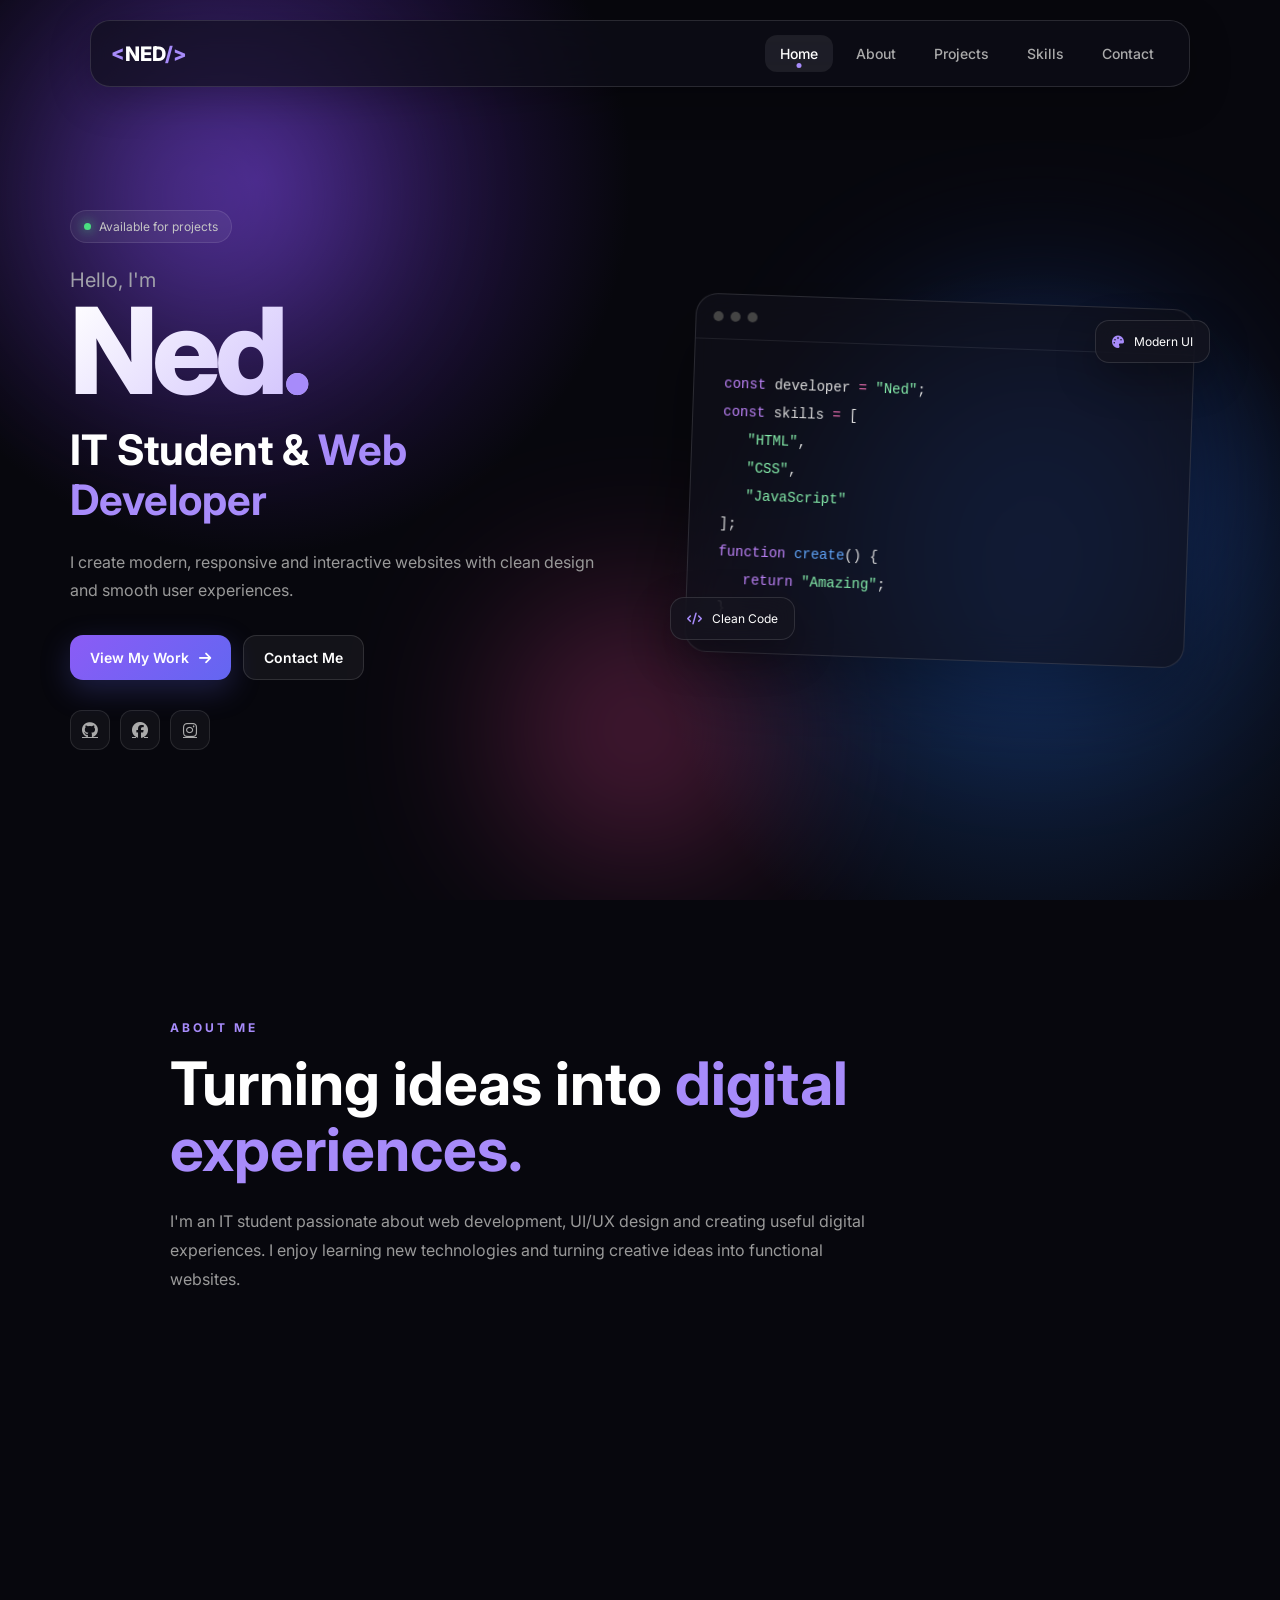
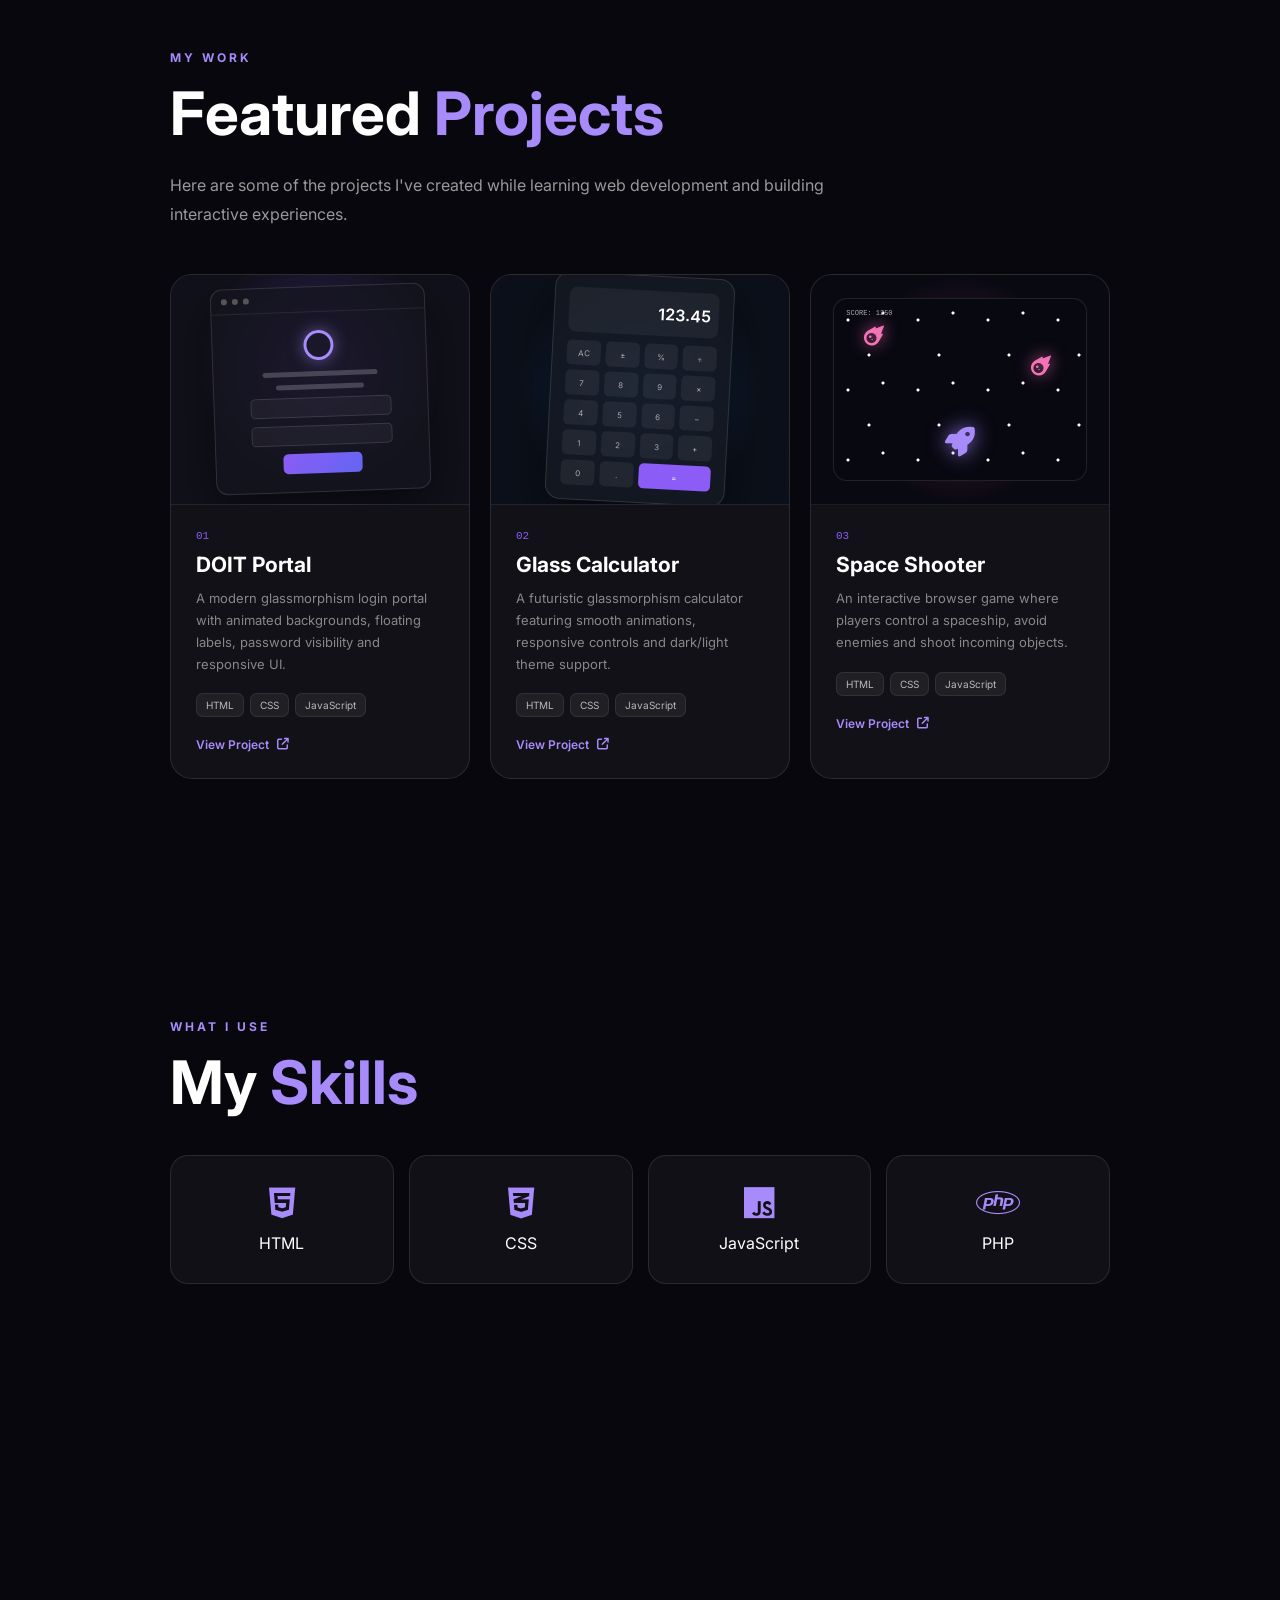
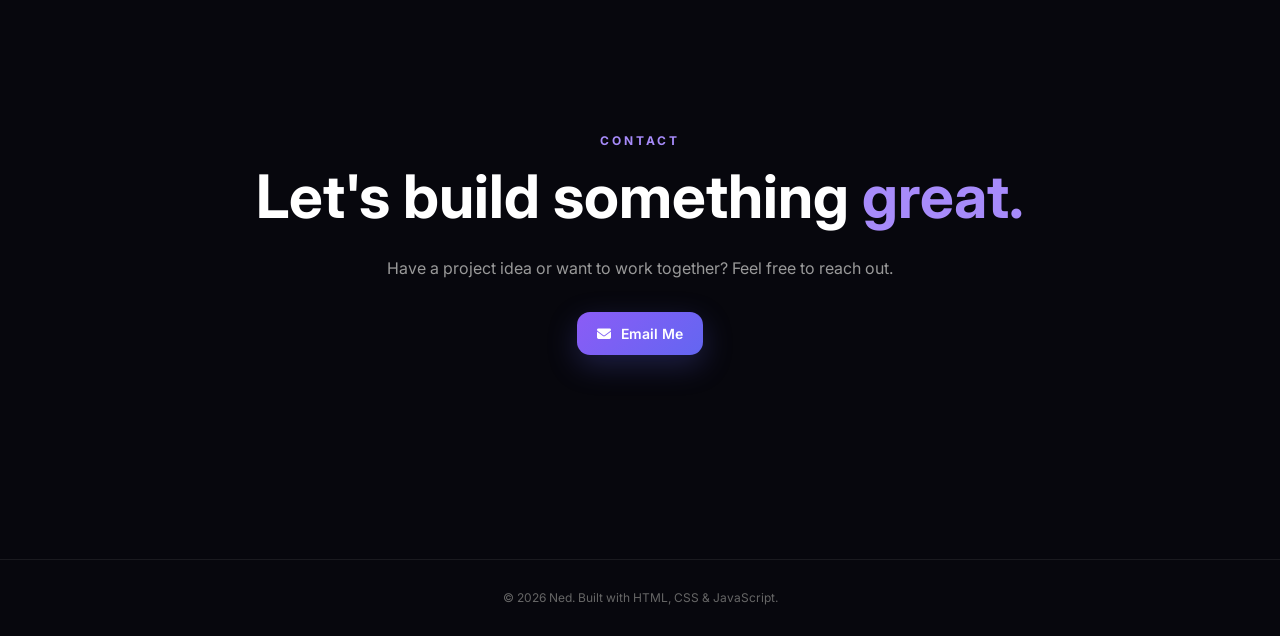
==== index.html @ 6a11c8a7 "Add files via upload Ned's web" ====
<!DOCTYPE html>
<html lang="en">

<head>
    <meta charset="UTF-8">
    <meta name="viewport" content="width=device-width, initial-scale=1.0">

    <title>Ned | Portfolio</title>

    <link rel="preconnect" href="https://fonts.googleapis.com">
    <link rel="preconnect" href="https://fonts.gstatic.com" crossorigin>

    <link
        href="https://fonts.googleapis.com/css2?family=Inter:wght@400;500;600;700;800&display=swap"
        rel="stylesheet">

    <link
        rel="stylesheet"
        href="https://cdnjs.cloudflare.com/ajax/libs/font-awesome/6.5.2/css/all.min.css">

    <link rel="stylesheet" href="style.css">
</head>

<body>

    <div class="background">
        <div class="orb orb-1"></div>
        <div class="orb orb-2"></div>
        <div class="orb orb-3"></div>
    </div>

    <header class="navbar">

        <a href="#home" class="logo">
            <span>&lt;</span>NED<span>/&gt;</span>
        </a>

        <nav id="navMenu">

            <a href="#home" class="nav-link active">
                Home
            </a>

            <a href="#about" class="nav-link">
                About
            </a>

            <a href="#projects" class="nav-link">
                Projects
            </a>

            <a href="#skills" class="nav-link">
                Skills
            </a>

            <a href="#contact" class="nav-link">
                Contact
            </a>

        </nav>

        <button class="menu-btn" id="menuBtn">
            <i class="fa-solid fa-bars"></i>
        </button>

    </header>

    <main>

        <section class="hero" id="home">

            <div class="hero-content">

                <div class="available">
                    <span class="status-dot"></span>
                    Available for projects
                </div>

                <p class="hello">
                    Hello, I'm
                </p>

                <h1>
                    Ned<span>.</span>
                </h1>

                <h2>
                    IT Student &
                    <span>Web Developer</span>
                </h2>

                <p class="description">
                    I create modern, responsive and interactive
                    websites with clean design and smooth user
                    experiences.
                </p>

                <div class="hero-buttons">

                    <a href="#projects" class="btn primary">
                        View My Work
                        <i class="fa-solid fa-arrow-right"></i>
                    </a>

                    <a href="#contact" class="btn secondary">
                        Contact Me
                    </a>

                </div>

                <div class="socials">

                    <!-- GITHUB -->
                    <a
                        href="https://github.com/skibidined16-blip"
                        aria-label="GitHub"
                        target="_blank"
                        rel="noopener noreferrer">

                        <i class="fa-brands fa-github"></i>

                    </a>

                    <!-- FACEBOOK -->
                    <a
                        href="https://www.facebook.com/share/14u4ykcNUJU/"
                        aria-label="Facebook"
                        target="_blank"
                        rel="noopener noreferrer">

                        <i class="fa-brands fa-facebook"></i>

                    </a>

                    <!-- INSTAGRAM -->
                    <a
                        href="https://www.instagram.com/nedzz_zzz?igsh=MWw2bXNyaHpub2o1bA=="
                        aria-label="Instagram"
                        target="_blank"
                        rel="noopener noreferrer">

                        <i class="fa-brands fa-instagram"></i>

                    </a>

                </div>

            </div>

            <div class="hero-visual">

                <div class="code-card">

                    <div class="window-bar">
                        <span></span>
                        <span></span>
                        <span></span>
                    </div>

                    <div class="code-content">

                        <p>
                            <span class="purple">const</span>
                            developer
                            <span class="pink">=</span>
                            <span class="green">"Ned"</span>;
                        </p>

                        <p>
                            <span class="purple">const</span>
                            skills
                            <span class="pink">=</span>
                            [
                        </p>

                        <p class="indent">
                            <span class="green">"HTML"</span>,
                        </p>

                        <p class="indent">
                            <span class="green">"CSS"</span>,
                        </p>

                        <p class="indent">
                            <span class="green">"JavaScript"</span>
                        </p>

                        <p>
                            ];
                        </p>

                        <p>
                            <span class="purple">function</span>
                            <span class="blue">create</span>() {
                        </p>

                        <p class="indent">
                            <span class="purple">return</span>
                            <span class="green">"Amazing"</span>;
                        </p>

                        <p>
                            }
                        </p>

                    </div>

                </div>

                <div class="floating-card card-one">
                    <i class="fa-solid fa-code"></i>
                    <span>Clean Code</span>
                </div>

                <div class="floating-card card-two">
                    <i class="fa-solid fa-palette"></i>
                    <span>Modern UI</span>
                </div>

            </div>

        </section>

        <section id="about" class="section">

            <p class="section-label">
                ABOUT ME
            </p>

            <h2 class="section-title">
                Turning ideas into
                <span>digital experiences.</span>
            </h2>

            <p class="section-text">
                I'm an IT student passionate about web development,
                UI/UX design and creating useful digital experiences.
                I enjoy learning new technologies and turning creative
                ideas into functional websites.
            </p>

        </section>

        <section id="projects" class="section">

            <p class="section-label">
                MY WORK
            </p>

            <h2 class="section-title">
                Featured <span>Projects</span>
            </h2>

            <p class="section-text">
                Here are some of the projects I've created while
                learning web development and building interactive
                experiences.
            </p>

            <div class="project-grid">

                <div class="project-card">

                    <div class="project-image portal">

                        <div class="preview-window">

                            <div class="preview-top">
                                <span></span>
                                <span></span>
                                <span></span>
                            </div>

                            <div class="portal-preview">

                                <div class="preview-logo"></div>

                                <div class="preview-line large"></div>

                                <div class="preview-line"></div>

                                <div class="preview-input"></div>

                                <div class="preview-input"></div>

                                <div class="preview-button"></div>

                            </div>

                        </div>

                    </div>

                    <div class="project-info">

                        <div class="project-number">
                            01
                        </div>

                        <h3>
                            DOIT Portal
                        </h3>

                        <p>
                            A modern glassmorphism login portal
                            with animated backgrounds, floating
                            labels, password visibility and
                            responsive UI.
                        </p>

                        <div class="tech-stack">
                            <span>HTML</span>
                            <span>CSS</span>
                            <span>JavaScript</span>
                        </div>

                        <a
                            href="portal/index.html"
                            class="project-link">

                            View Project

                            <i class="fa-solid fa-arrow-up-right-from-square"></i>

                        </a>

                    </div>

                </div>

                <div class="project-card">

                    <div class="project-image calculator">

                        <div class="calculator-preview">

                            <div class="calc-display">
                                123.45
                            </div>

                            <div class="calc-buttons">

                                <span>AC</span>
                                <span>±</span>
                                <span>%</span>
                                <span>÷</span>

                                <span>7</span>
                                <span>8</span>
                                <span>9</span>
                                <span>×</span>

                                <span>4</span>
                                <span>5</span>
                                <span>6</span>
                                <span>−</span>

                                <span>1</span>
                                <span>2</span>
                                <span>3</span>
                                <span>+</span>

                                <span>0</span>
                                <span>.</span>
                                <span>=</span>

                            </div>

                        </div>

                    </div>

                    <div class="project-info">

                        <div class="project-number">
                            02
                        </div>

                        <h3>
                            Glass Calculator
                        </h3>

                        <p>
                            A futuristic glassmorphism calculator
                            featuring smooth animations, responsive
                            controls and dark/light theme support.
                        </p>

                        <div class="tech-stack">
                            <span>HTML</span>
                            <span>CSS</span>
                            <span>JavaScript</span>
                        </div>

                        <a
                            href="calculator/calculator.html"
                            class="project-link">

                            View Project

                            <i class="fa-solid fa-arrow-up-right-from-square"></i>

                        </a>

                    </div>

                </div>

                <div class="project-card">

                    <div class="project-image game">

                        <div class="game-preview">

                            <div class="player">
                                <i class="fa-solid fa-rocket"></i>
                            </div>

                            <div class="enemy enemy-one">
                                <i class="fa-solid fa-meteor"></i>
                            </div>

                            <div class="enemy enemy-two">
                                <i class="fa-solid fa-meteor"></i>
                            </div>

                            <div class="game-score">
                                SCORE: 1250
                            </div>

                        </div>

                    </div>

                    <div class="project-info">

                        <div class="project-number">
                            03
                        </div>

                        <h3>
                            Space Shooter
                        </h3>

                        <p>
                            An interactive browser game where
                            players control a spaceship, avoid
                            enemies and shoot incoming objects.
                        </p>

                        <div class="tech-stack">
                            <span>HTML</span>
                            <span>CSS</span>
                            <span>JavaScript</span>
                        </div>

                        <a
                            href="Games/index.html"
                            class="project-link">

                            View Project

                            <i class="fa-solid fa-arrow-up-right-from-square"></i>

                        </a>

                    </div>

                </div>

            </div>

        </section>

        <section id="skills" class="section">

            <p class="section-label">
                WHAT I USE
            </p>

            <h2 class="section-title">
                My <span>Skills</span>
            </h2>

            <div class="skills">

                <div class="skill">
                    <i class="fa-brands fa-html5"></i>
                    <span>HTML</span>
                </div>

                <div class="skill">
                    <i class="fa-brands fa-css3-alt"></i>
                    <span>CSS</span>
                </div>

                <div class="skill">
                    <i class="fa-brands fa-js"></i>
                    <span>JavaScript</span>
                </div>

                <div class="skill">
                    <i class="fa-brands fa-php"></i>
                    <span>PHP</span>
                </div>

            </div>

        </section>

        <section id="contact" class="section contact">

            <p class="section-label">
                CONTACT
            </p>

            <h2 class="section-title">
                Let's build something
                <span>great.</span>
            </h2>

            <p class="section-text">
                Have a project idea or want to work together?
                Feel free to reach out.
            </p>

            <a
                href="https://mail.google.com/mail/?view=cm&fs=1&to=benedicttorres216@gmail.com"
                class="btn primary"
                target="_blank"
                rel="noopener noreferrer">

                <i class="fa-solid fa-envelope"></i>

                Email Me

            </a>

        </section>

    </main>

    <footer>
        © 2026 Ned. Built with HTML, CSS & JavaScript.
    </footer>

    <script src="main.js"></script>

</body>

</html>
---- style.css ----
* {
    margin: 0;
    padding: 0;
    box-sizing: border-box;
}

html {
    scroll-behavior: smooth;
}

body {
    font-family: "Inter", sans-serif;
    background: #07070d;
    color: white;
    overflow-x: hidden;
}

.background {
    position: fixed;
    inset: 0;
    z-index: -2;
    overflow: hidden;
    background:
        radial-gradient(circle at 20% 20%, #351b68 0%, transparent 30%),
        radial-gradient(circle at 80% 70%, #122b55 0%, transparent 30%),
        #07070d;
}

.orb {
    position: absolute;
    border-radius: 50%;
    filter: blur(90px);
    opacity: .35;
    animation: float 10s infinite alternate ease-in-out;
}

.orb-1 {
    width: 300px;
    height: 300px;
    background: #8b5cf6;
    top: 5%;
    left: 5%;
}

.orb-2 {
    width: 350px;
    height: 350px;
    background: #2563eb;
    right: 5%;
    top: 35%;
    animation-delay: 2s;
}

.orb-3 {
    width: 250px;
    height: 250px;
    background: #ec4899;
    left: 40%;
    bottom: 5%;
    animation-delay: 4s;
}

@keyframes float {
    from {
        transform: translate(0, 0);
    }

    to {
        transform: translate(40px, -30px);
    }
}

.navbar {
    position: fixed;
    top: 20px;
    left: 50%;
    transform: translateX(-50%);

    width: min(1100px, calc(100% - 30px));

    padding: 14px 20px;

    display: flex;
    align-items: center;
    justify-content: space-between;

    border: 1px solid rgba(255,255,255,.12);

    background: rgba(15,15,25,.65);

    backdrop-filter: blur(20px);
    -webkit-backdrop-filter: blur(20px);

    border-radius: 20px;

    z-index: 1000;

    box-shadow: 0 10px 40px rgba(0,0,0,.25);
}

.logo {
    text-decoration: none;
    color: white;

    font-size: 20px;
    font-weight: 800;
}

.logo span {
    color: #a78bfa;
}

nav {
    display: flex;
    gap: 8px;
}

.nav-link {
    position: relative;

    color: #aaa;
    text-decoration: none;

    padding: 10px 15px;

    border-radius: 12px;

    font-size: 14px;
    font-weight: 500;

    transition: .3s;
}

.nav-link:hover,
.nav-link.active {
    color: white;
    background: rgba(255,255,255,.08);
}

.nav-link.active::after {
    content: "";

    position: absolute;

    bottom: 4px;
    left: 50%;

    transform: translateX(-50%);

    width: 5px;
    height: 5px;

    border-radius: 50%;

    background: #a78bfa;
}

.menu-btn {
    display: none;

    width: 42px;
    height: 42px;

    border: 1px solid rgba(255,255,255,.12);

    background: rgba(255,255,255,.06);

    color: white;

    border-radius: 12px;

    font-size: 18px;
}

.hero {
    min-height: 100vh;

    max-width: 1200px;

    margin: auto;

    padding: 140px 30px 80px;

    display: grid;

    grid-template-columns: 1fr 1fr;

    align-items: center;

    gap: 60px;
}

.available {
    display: inline-flex;

    align-items: center;

    gap: 8px;

    padding: 8px 13px;

    margin-bottom: 25px;

    border-radius: 30px;

    background: rgba(255,255,255,.06);

    border: 1px solid rgba(255,255,255,.1);

    color: #c4c4c4;

    font-size: 12px;
}

.status-dot {
    width: 7px;
    height: 7px;

    background: #4ade80;

    border-radius: 50%;

    box-shadow: 0 0 12px #4ade80;
}

.hello {
    color: #a1a1aa;

    font-size: 20px;

    margin-bottom: 5px;
}

.hero h1 {
    font-size: clamp(70px, 10vw, 120px);

    line-height: .9;

    letter-spacing: -6px;

    font-weight: 800;

    background: linear-gradient(
        135deg,
        #fff,
        #a78bfa
    );

    -webkit-background-clip: text;
    -webkit-text-fill-color: transparent;
}

.hero h1 span {
    -webkit-text-fill-color: #a78bfa;
}

.hero h2 {
    margin-top: 20px;

    font-size: clamp(24px, 4vw, 42px);

    line-height: 1.2;
}

.hero h2 span {
    color: #a78bfa;
}

.description {
    max-width: 550px;

    margin-top: 22px;

    color: #999;

    font-size: 16px;

    line-height: 1.8;
}

.hero-buttons {
    display: flex;

    gap: 12px;

    margin-top: 30px;

    flex-wrap: wrap;
}

.btn {
    display: inline-flex;

    align-items: center;

    justify-content: center;

    gap: 10px;

    padding: 13px 20px;

    border-radius: 13px;

    text-decoration: none;

    font-size: 14px;

    font-weight: 600;

    transition: .3s;
}

.btn.primary {
    color: white;

    background: linear-gradient(
        135deg,
        #8b5cf6,
        #6366f1
    );

    box-shadow: 0 10px 30px rgba(99,102,241,.25);
}

.btn.primary:hover {
    transform: translateY(-3px);

    box-shadow: 0 15px 35px rgba(99,102,241,.4);
}

.btn.secondary {
    color: white;

    border: 1px solid rgba(255,255,255,.12);

    background: rgba(255,255,255,.05);
}

.btn.secondary:hover {
    background: rgba(255,255,255,.1);

    transform: translateY(-3px);
}

.socials {
    display: flex;

    gap: 10px;

    margin-top: 30px;
}

.socials a {
    width: 40px;
    height: 40px;

    display: grid;

    place-items: center;

    border-radius: 12px;

    color: #aaa;

    border: 1px solid rgba(255,255,255,.1);

    background: rgba(255,255,255,.04);

    transition: .3s;
}

.socials a:hover {
    color: white;

    transform: translateY(-4px);

    background: rgba(255,255,255,.1);
}

.hero-visual {
    position: relative;

    display: flex;

    justify-content: center;

    align-items: center;

    min-height: 500px;
}

.code-card {
    width: 100%;

    max-width: 500px;

    border-radius: 22px;

    overflow: hidden;

    background: rgba(15,15,25,.7);

    border: 1px solid rgba(255,255,255,.12);

    backdrop-filter: blur(20px);

    box-shadow:
        0 30px 80px rgba(0,0,0,.45);

    transform: rotate(2deg);

    transition: .5s;
}

.code-card:hover {
    transform: rotate(0deg) translateY(-8px);
}

.window-bar {
    height: 45px;

    display: flex;

    align-items: center;

    gap: 7px;

    padding: 0 17px;

    border-bottom: 1px solid rgba(255,255,255,.08);
}

.window-bar span {
    width: 10px;
    height: 10px;

    border-radius: 50%;

    background: #444;
}

.code-content {
    padding: 30px;

    font-family: monospace;

    font-size: 14px;

    line-height: 2;

    color: #ddd;
}

.indent {
    padding-left: 25px;
}

.purple {
    color: #c084fc;
}

.pink {
    color: #f472b6;
}

.green {
    color: #86efac;
}

.blue {
    color: #60a5fa;
}

.floating-card {
    position: absolute;

    display: flex;

    align-items: center;

    gap: 10px;

    padding: 13px 16px;

    border-radius: 14px;

    background: rgba(20,20,30,.7);

    backdrop-filter: blur(15px);

    border: 1px solid rgba(255,255,255,.12);

    font-size: 12px;

    box-shadow: 0 15px 40px rgba(0,0,0,.3);

    animation: cardFloat 4s infinite ease-in-out;
}

.floating-card i {
    color: #a78bfa;
}

.card-one {
    left: 0;
    bottom: 90px;
}

.card-two {
    right: 0;
    top: 90px;

    animation-delay: 1.5s;
}

@keyframes cardFloat {
    0%,100% {
        transform: translateY(0);
    }

    50% {
        transform: translateY(-12px);
    }
}

.section {
    max-width: 1000px;

    margin: auto;

    padding: 120px 30px;

    min-height: 70vh;
}

.section-label {
    color: #a78bfa;

    font-size: 12px;

    font-weight: 700;

    letter-spacing: 3px;

    margin-bottom: 15px;
}

.section-title {
    font-size: clamp(35px, 6vw, 60px);

    line-height: 1.1;

    margin-bottom: 25px;
}

.section-title span {
    color: #a78bfa;
}

.section-text {
    max-width: 700px;

    color: #999;

    line-height: 1.8;

    font-size: 16px;
}

.project-grid {
    display: grid;

    grid-template-columns: repeat(3, 1fr);

    gap: 20px;

    margin-top: 45px;
}

.project-card {
    overflow: hidden;

    padding: 0;

    border-radius: 22px;

    background: rgba(255,255,255,.045);

    border: 1px solid rgba(255,255,255,.1);

    transition: .4s ease;
}

.project-card:hover {
    transform: translateY(-10px);

    border-color: rgba(167,139,250,.4);

    box-shadow:
        0 25px 60px rgba(0,0,0,.35);
}

.project-image {
    height: 230px;

    position: relative;

    display: flex;

    align-items: center;

    justify-content: center;

    overflow: hidden;

    border-bottom: 1px solid rgba(255,255,255,.08);
}

.project-image.portal {
    background:
        radial-gradient(
            circle at 50% 40%,
            rgba(139,92,246,.35),
            transparent 60%
        ),
        #11111b;
}

.project-image.calculator {
    background:
        radial-gradient(
            circle at 50% 50%,
            rgba(59,130,246,.3),
            transparent 65%
        ),
        #0b101a;
}

.project-image.game {
    background:
        radial-gradient(
            circle at 50% 50%,
            rgba(236,72,153,.3),
            transparent 60%
        ),
        #090912;
}

.preview-window {
    width: 72%;

    background: rgba(20,20,30,.8);

    border: 1px solid rgba(255,255,255,.12);

    border-radius: 12px;

    overflow: hidden;

    box-shadow:
        0 20px 50px rgba(0,0,0,.5);

    transform: rotate(-2deg);

    transition: .4s;
}

.project-card:hover .preview-window {
    transform: rotate(0deg) scale(1.03);
}

.preview-top {
    height: 25px;

    display: flex;

    align-items: center;

    gap: 5px;

    padding-left: 10px;

    border-bottom: 1px solid rgba(255,255,255,.08);
}

.preview-top span {
    width: 6px;
    height: 6px;

    border-radius: 50%;

    background: #555;
}

.portal-preview {
    padding: 18px;

    display: flex;

    flex-direction: column;

    align-items: center;

    gap: 8px;
}

.preview-logo {
    width: 30px;
    height: 30px;

    border-radius: 50%;

    border: 3px solid #a78bfa;

    box-shadow:
        0 0 15px rgba(167,139,250,.5);

    margin-bottom: 3px;
}

.preview-line {
    width: 50%;

    height: 5px;

    border-radius: 10px;

    background: rgba(255,255,255,.2);
}

.preview-line.large {
    width: 65%;
}

.preview-input {
    width: 80%;

    height: 20px;

    border-radius: 5px;

    border: 1px solid rgba(255,255,255,.12);

    background: rgba(255,255,255,.04);
}

.preview-button {
    width: 45%;

    height: 20px;

    border-radius: 5px;

    background:
        linear-gradient(
            135deg,
            #8b5cf6,
            #6366f1
        );
}

.calculator-preview {
    width: 180px;

    padding: 14px;

    border-radius: 15px;

    background: rgba(20,25,35,.85);

    border: 1px solid rgba(255,255,255,.12);

    box-shadow:
        0 20px 50px rgba(0,0,0,.5);

    transform: rotate(3deg);

    transition: .4s;
}

.project-card:hover .calculator-preview {
    transform: rotate(0deg) scale(1.04);
}

.calc-display {
    height: 45px;

    display: flex;

    align-items: center;

    justify-content: flex-end;

    padding: 8px;

    margin-bottom: 8px;

    border-radius: 8px;

    background: rgba(255,255,255,.05);

    color: white;

    font-size: 16px;

    font-weight: 600;
}

.calc-buttons {
    display: grid;

    grid-template-columns: repeat(4, 1fr);

    gap: 5px;
}

.calc-buttons span {
    height: 25px;

    display: grid;

    place-items: center;

    border-radius: 5px;

    background: rgba(255,255,255,.06);

    color: #aaa;

    font-size: 8px;
}

.calc-buttons span:last-child {
    background: #8b5cf6;

    color: white;

    grid-column: span 2;
}

.game-preview {
    width: 85%;

    height: 80%;

    position: relative;

    overflow: hidden;

    border-radius: 14px;

    background:
        radial-gradient(
            circle at 20% 30%,
            white 1px,
            transparent 2px
        ),
        radial-gradient(
            circle at 70% 20%,
            white 1px,
            transparent 2px
        ),
        radial-gradient(
            circle at 50% 80%,
            white 1px,
            transparent 2px
        ),
        #080811;

    background-size: 70px 70px;

    border: 1px solid rgba(255,255,255,.1);
}

.player {
    position: absolute;

    bottom: 20px;

    left: 50%;

    transform: translateX(-50%);

    color: #a78bfa;

    font-size: 30px;

    filter:
        drop-shadow(
            0 0 10px rgba(167,139,250,.8)
        );

    transition: .4s;
}

.project-card:hover .player {
    transform:
        translateX(-50%)
        translateY(-8px);
}

.enemy {
    position: absolute;

    color: #f472b6;

    font-size: 20px;

    filter:
        drop-shadow(
            0 0 8px rgba(244,114,182,.8)
        );
}

.enemy-one {
    top: 25px;

    left: 30px;
}

.enemy-two {
    top: 55px;

    right: 35px;
}

.game-score {
    position: absolute;

    top: 10px;

    left: 12px;

    font-family: monospace;

    font-size: 7px;

    color: #aaa;
}

.project-info {
    padding: 25px;
}

.project-number {
    color: #8b5cf6;

    font-family: monospace;

    font-size: 11px;

    margin-bottom: 10px;
}

.project-info h3 {
    font-size: 21px;

    margin-bottom: 10px;
}

.project-info p {
    color: #888;

    font-size: 13px;

    line-height: 1.7;

    min-height: 67px;
}

.tech-stack {
    display: flex;

    flex-wrap: wrap;

    gap: 6px;

    margin-top: 18px;
}

.tech-stack span {
    padding: 5px 9px;

    border-radius: 7px;

    font-size: 10px;

    color: #bbb;

    background: rgba(255,255,255,.06);

    border: 1px solid rgba(255,255,255,.08);
}

.project-link {
    display: inline-flex;

    align-items: center;

    gap: 8px;

    margin-top: 20px;

    color: #a78bfa;

    text-decoration: none;

    font-size: 12px;

    font-weight: 600;

    transition: .3s;
}

.project-link:hover {
    color: white;

    gap: 12px;
}

.skills {
    display: grid;

    grid-template-columns: repeat(4,1fr);

    gap: 15px;

    margin-top: 40px;
}

.skill {
    padding: 30px 15px;

    display: flex;

    flex-direction: column;

    align-items: center;

    gap: 12px;

    border-radius: 18px;

    background: rgba(255,255,255,.04);

    border: 1px solid rgba(255,255,255,.1);

    transition: .3s;
}

.skill:hover {
    transform: translateY(-5px);

    background: rgba(255,255,255,.07);
}

.skill i {
    font-size: 35px;

    color: #a78bfa;
}

.contact {
    text-align: center;

    display: flex;

    flex-direction: column;

    align-items: center;

    justify-content: center;
}

.contact .section-text {
    margin-bottom: 30px;
}

footer {
    text-align: center;

    padding: 30px;

    color: #666;

    font-size: 12px;

    border-top: 1px solid rgba(255,255,255,.08);
}

@media (max-width: 900px) {

    .project-grid {
        grid-template-columns: 1fr;
    }

    .project-card {
        max-width: 600px;

        margin: auto;

        width: 100%;
    }
}

@media (max-width: 800px) {

    .navbar {
        top: 12px;
    }

    nav {
        position: absolute;

        top: 70px;

        left: 0;

        width: 100%;

        padding: 10px;

        display: none;

        flex-direction: column;

        background: rgba(15,15,25,.9);

        backdrop-filter: blur(20px);

        border: 1px solid rgba(255,255,255,.1);

        border-radius: 18px;
    }

    nav.show {
        display: flex;
    }

    .nav-link {
        width: 100%;

        text-align: center;
    }

    .menu-btn {
        display: block;
    }

    .hero {
        grid-template-columns: 1fr;

        text-align: center;

        padding-top: 150px;

        gap: 30px;
    }

    .available {
        margin-bottom: 20px;
    }

    .description {
        margin-left: auto;

        margin-right: auto;
    }

    .hero-buttons,
    .socials {
        justify-content: center;
    }

    .hero-visual {
        min-height: 400px;
    }

    .code-content {
        font-size: 11px;

        padding: 20px;
    }

    .floating-card {
        display: none;
    }

    .skills {
        grid-template-columns: repeat(2,1fr);
    }

    .section {
        padding: 90px 25px;
    }
}

@media (max-width: 500px) {

    .hero h1 {
        font-size: 75px;

        letter-spacing: -4px;
    }

    .hero h2 {
        font-size: 25px;
    }

    .description {
        font-size: 14px;
    }

    .code-card {
        transform: none;
    }

    .project-image {
        height: 210px;
    }

    .project-info {
        padding: 22px;
    }

    .project-info p {
        min-height: auto;
    }

    .skills {
        gap: 10px;
    }

    .skill {
        padding: 25px 10px;
    }
}
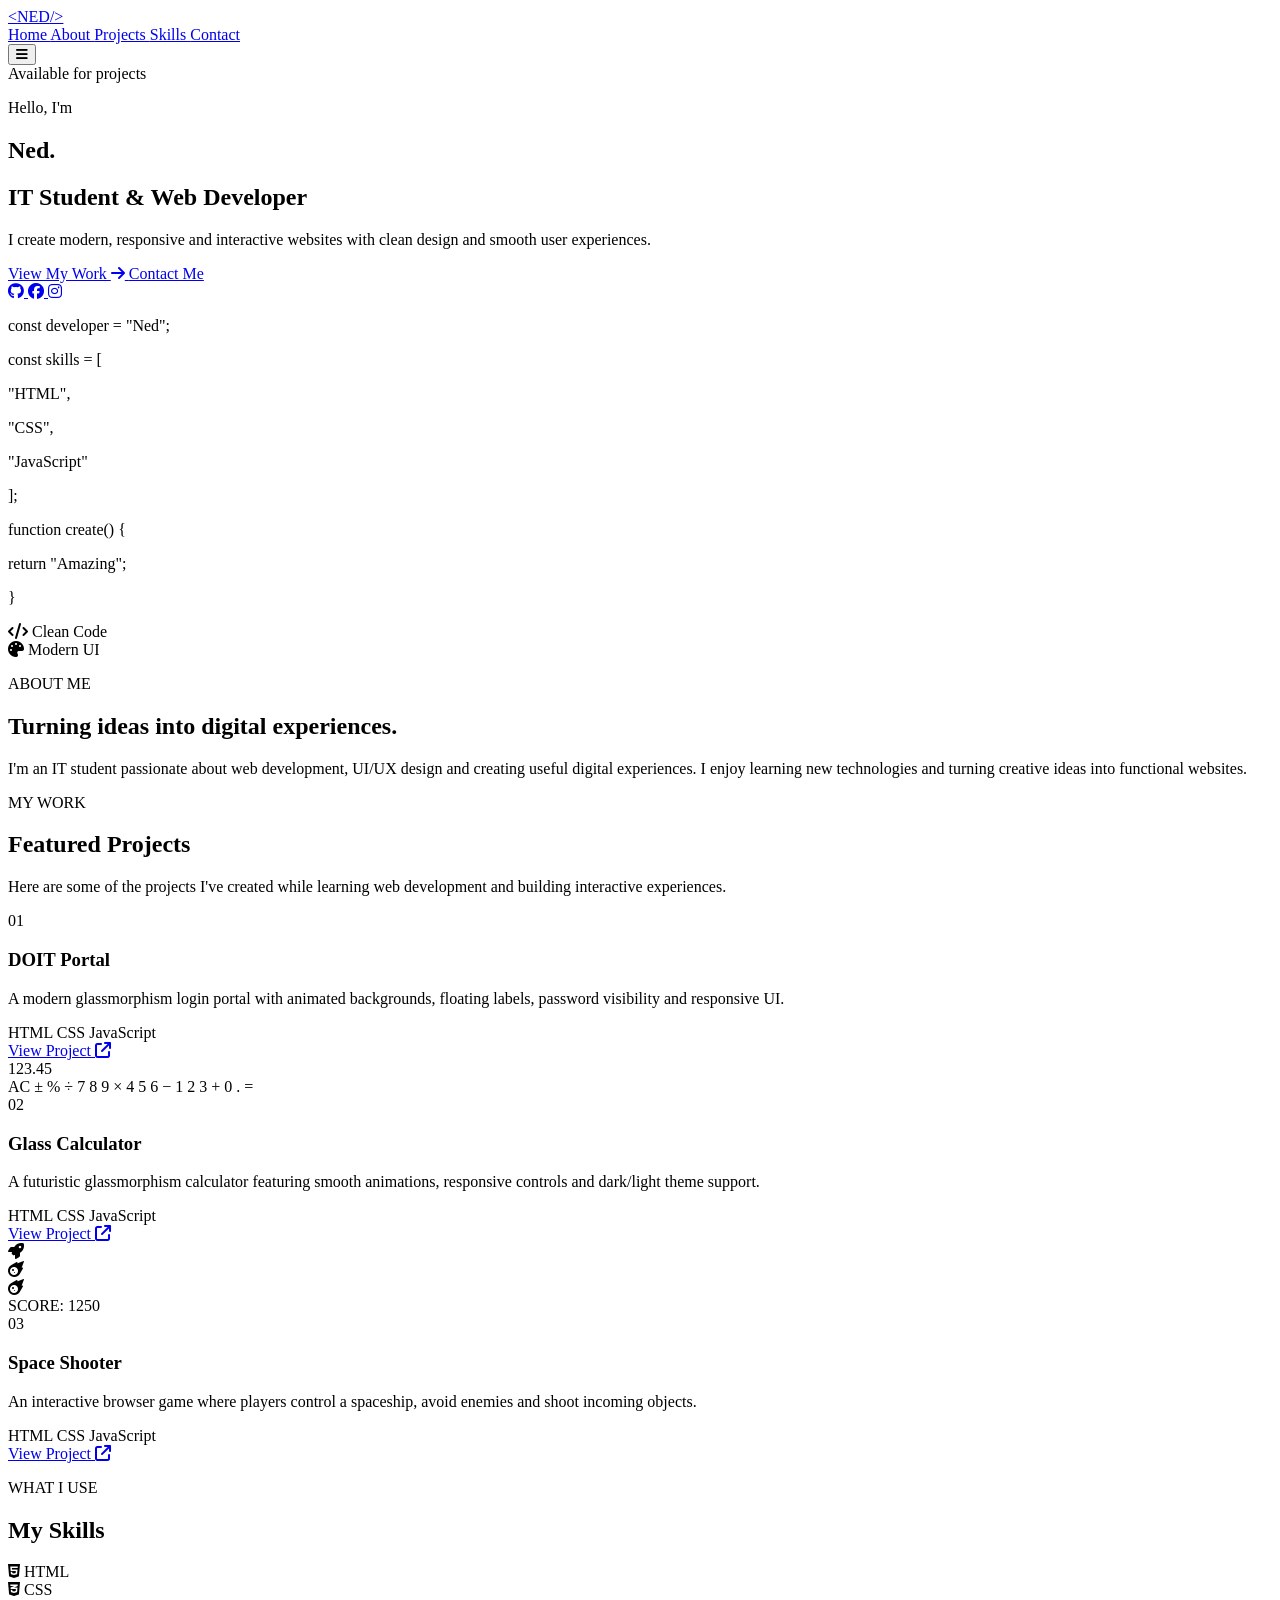
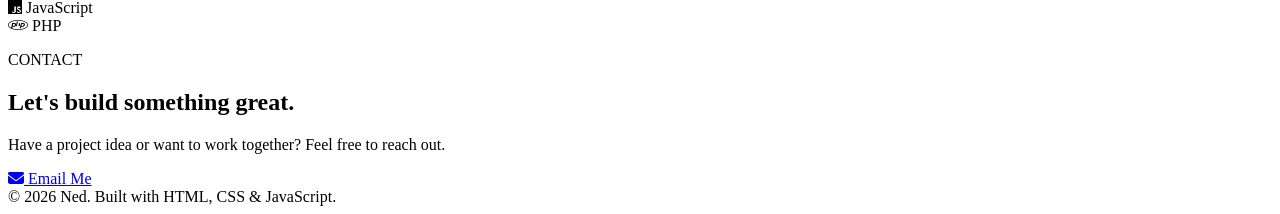
==== commit a67f495d: "Create index.html" ====
--- a/index.html
+++ b/index.html
@@ -18,7 +18,7 @@
         rel="stylesheet"
         href="https://cdnjs.cloudflare.com/ajax/libs/font-awesome/6.5.2/css/all.min.css">
 
-    <link rel="stylesheet" href="style.css">
+    <link rel="stylesheet" href="./style.css">
 </head>
 
 <body>
@@ -110,7 +110,6 @@
 
                 <div class="socials">
 
-                    <!-- GITHUB -->
                     <a
                         href="https://github.com/skibidined16-blip"
                         aria-label="GitHub"
@@ -121,7 +120,6 @@
 
                     </a>
 
-                    <!-- FACEBOOK -->
                     <a
                         href="https://www.facebook.com/share/14u4ykcNUJU/"
                         aria-label="Facebook"
@@ -132,7 +130,6 @@
 
                     </a>
 
-                    <!-- INSTAGRAM -->
                     <a
                         href="https://www.instagram.com/nedzz_zzz?igsh=MWw2bXNyaHpub2o1bA=="
                         aria-label="Instagram"
@@ -315,7 +312,7 @@
                         </div>
 
                         <a
-                            href="portal/index.html"
+                            href="./Portal/index.html"
                             class="project-link">
 
                             View Project
@@ -393,7 +390,7 @@
                         </div>
 
                         <a
-                            href="calculator/calculator.html"
+                            href="./calculator/calculator.html"
                             class="project-link">
 
                             View Project
@@ -455,7 +452,7 @@
                         </div>
 
                         <a
-                            href="Games/index.html"
+                            href="./Games/index.html"
                             class="project-link">
 
                             View Project
@@ -544,8 +541,8 @@
         © 2026 Ned. Built with HTML, CSS & JavaScript.
     </footer>
 
-    <script src="main.js"></script>
+    <script src="./main.js"></script>
 
 </body>
 
-</html>+  </html>
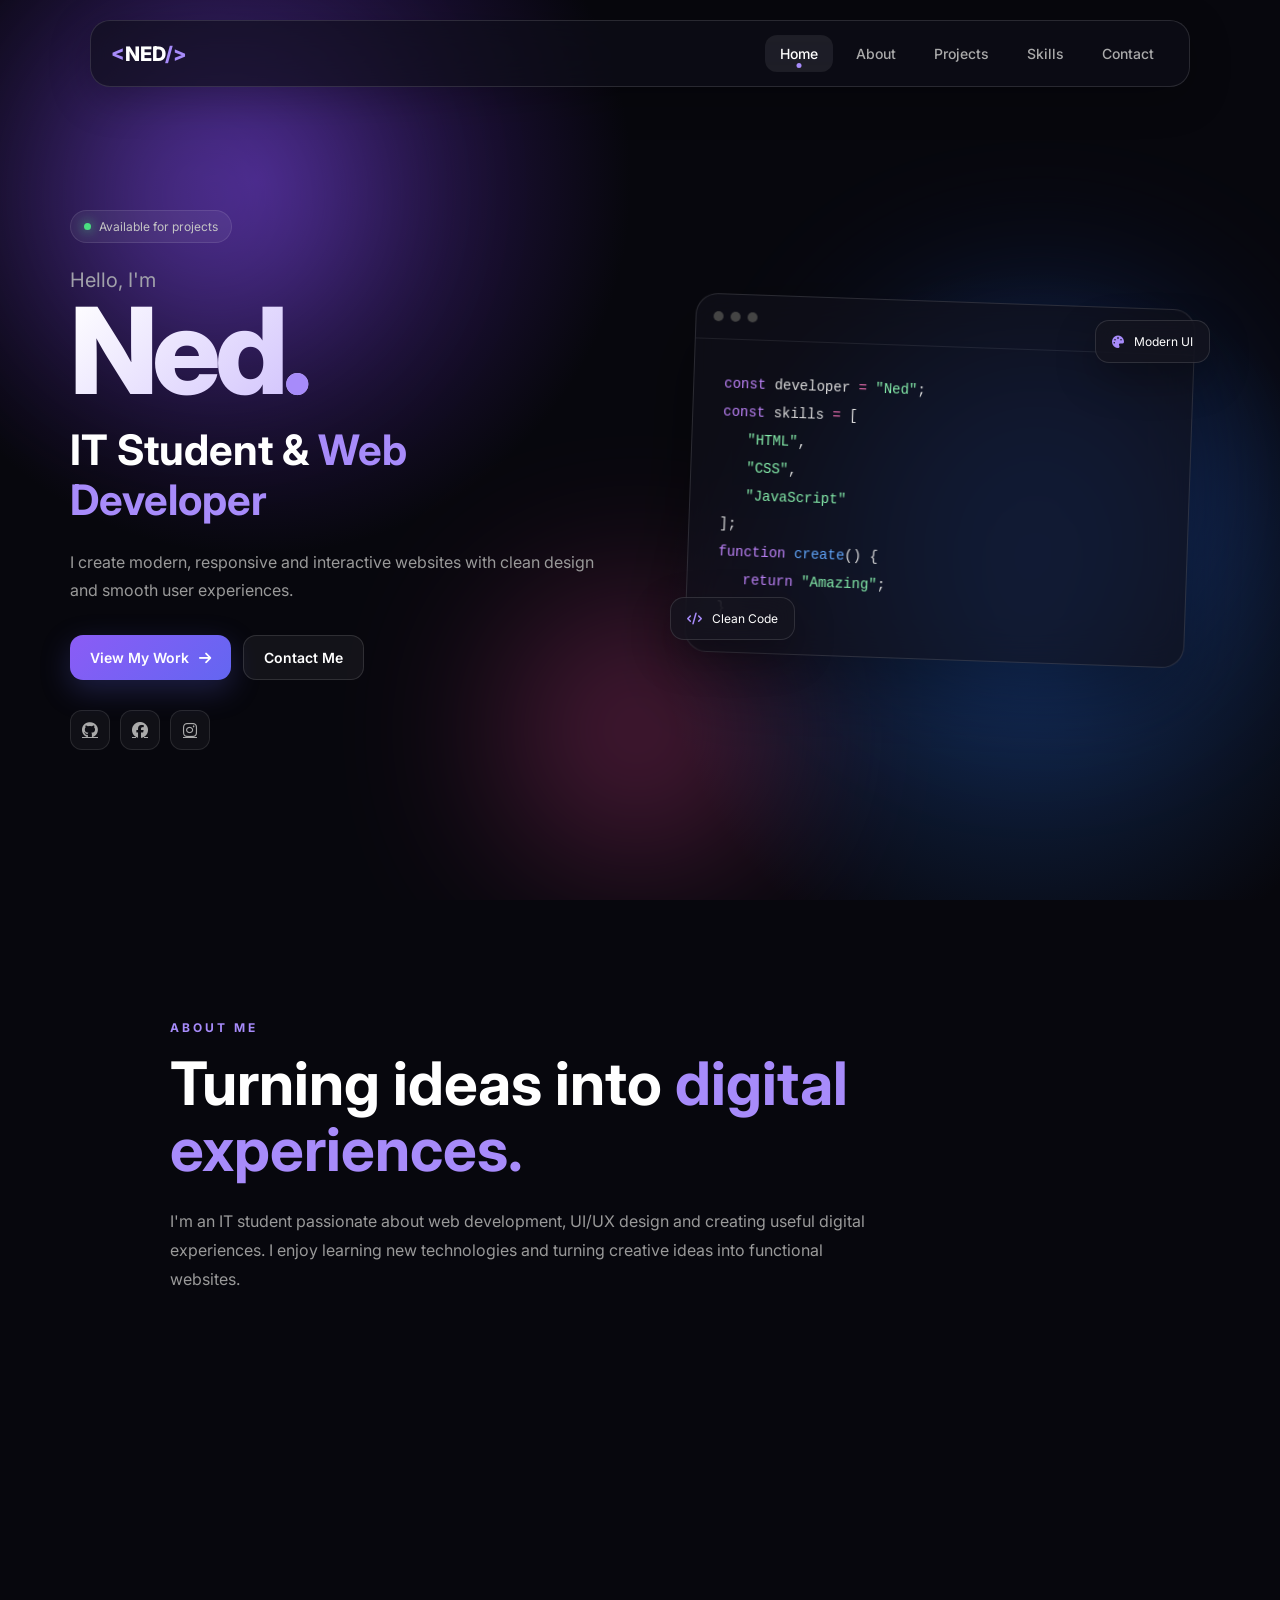
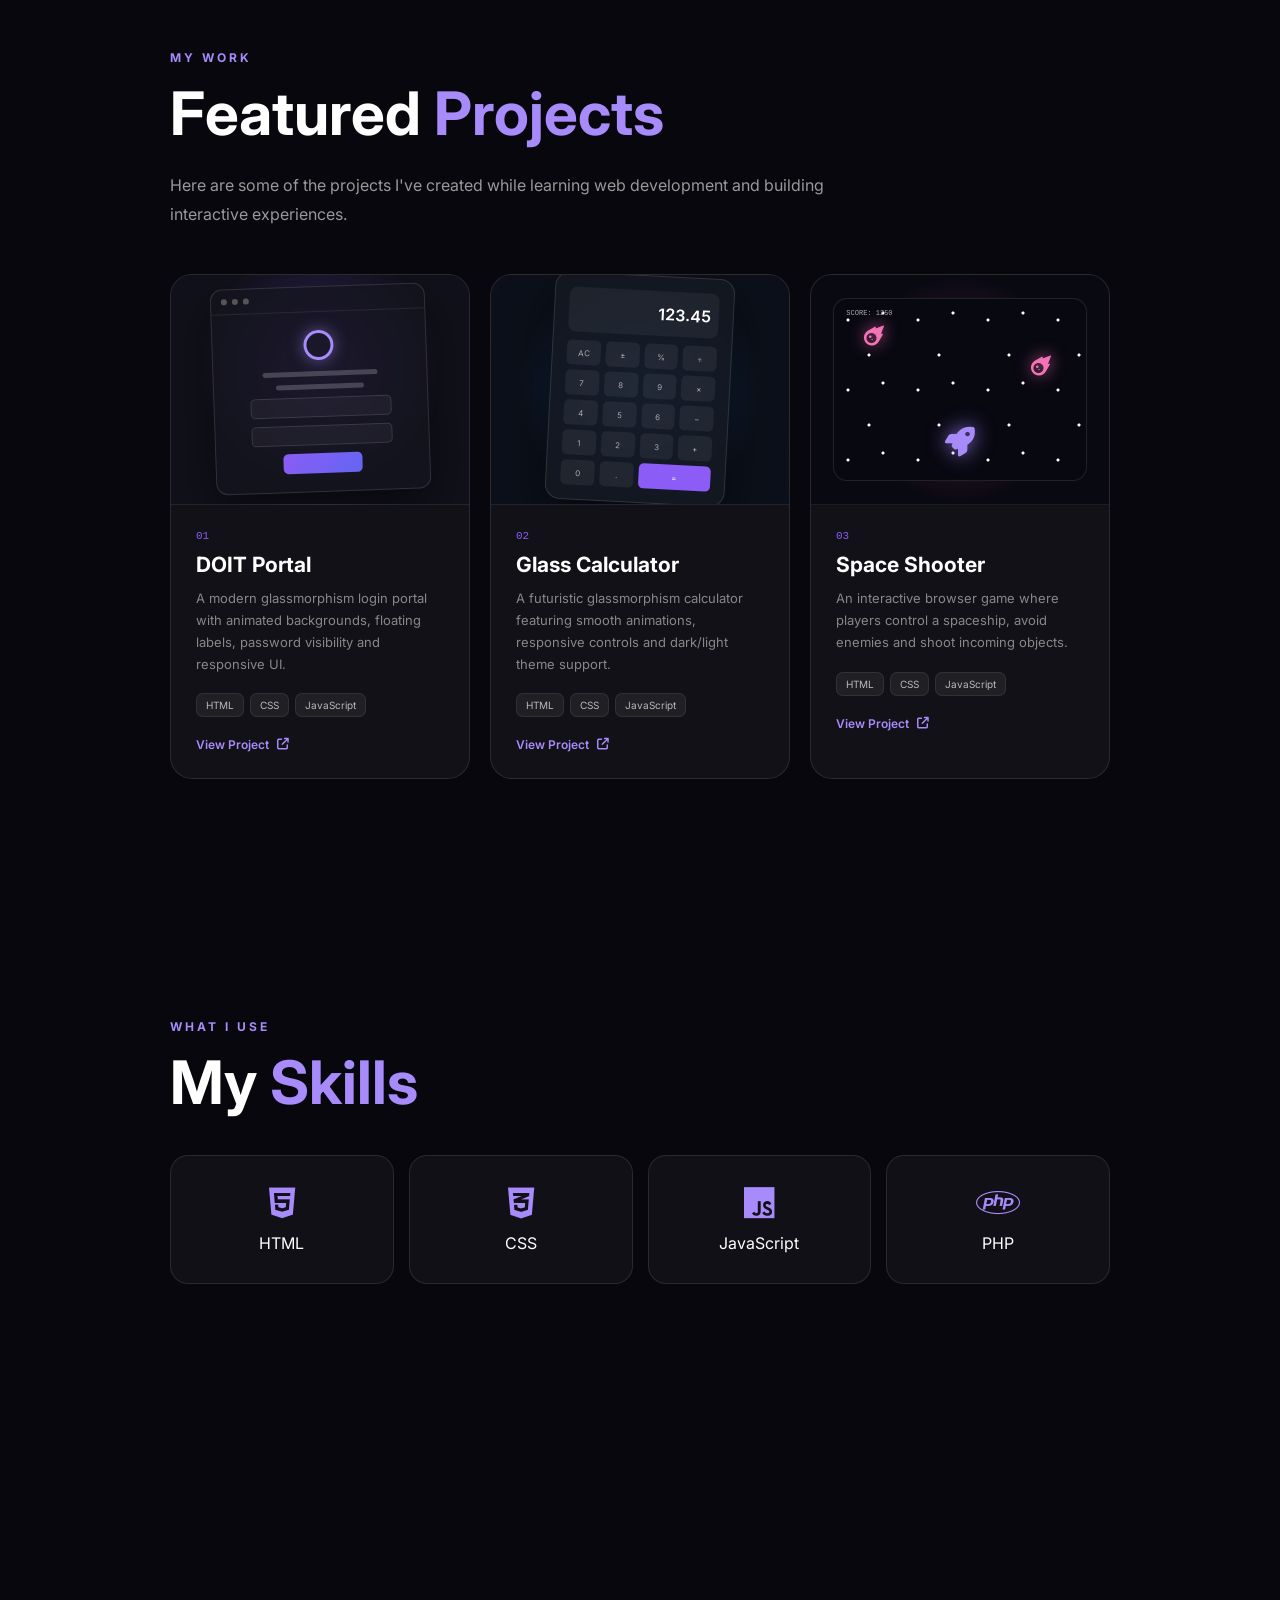
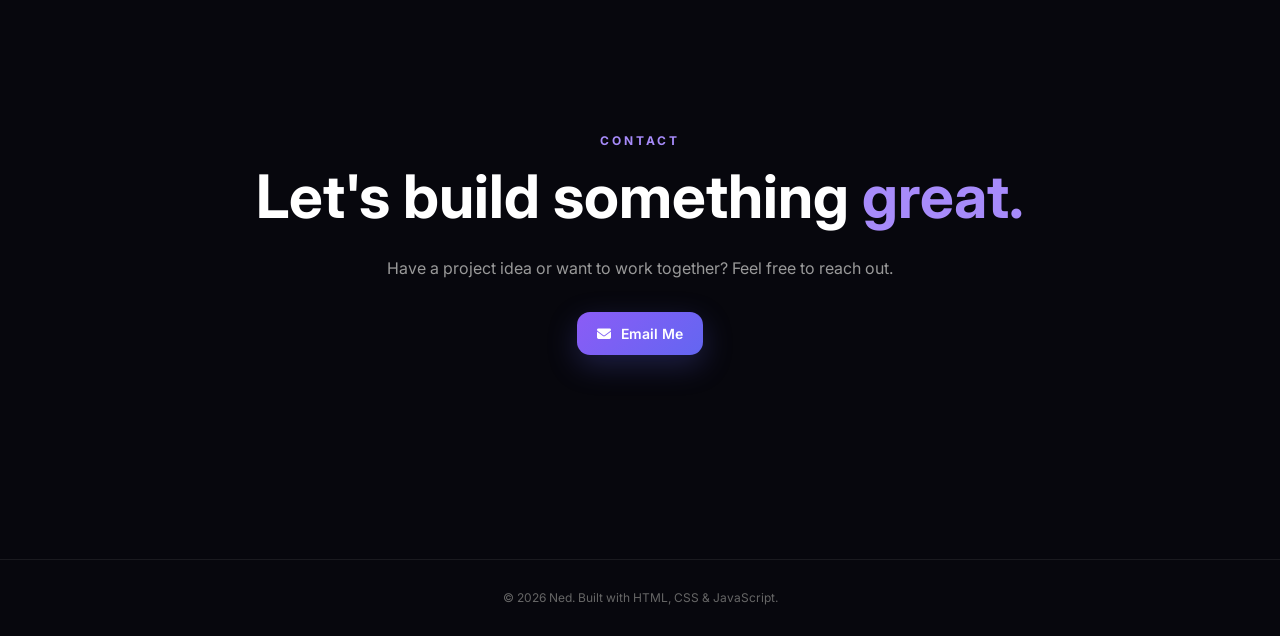
==== commit 4e9543cc: "Update index.html" ====
--- a/index.html
+++ b/index.html
@@ -316,7 +316,6 @@
                             class="project-link">
 
                             View Project
-
                             <i class="fa-solid fa-arrow-up-right-from-square"></i>
 
                         </a>
@@ -394,7 +393,6 @@
                             class="project-link">
 
                             View Project
-
                             <i class="fa-solid fa-arrow-up-right-from-square"></i>
 
                         </a>
@@ -456,7 +454,6 @@
                             class="project-link">
 
                             View Project
-
                             <i class="fa-solid fa-arrow-up-right-from-square"></i>
 
                         </a>
@@ -528,7 +525,6 @@
                 rel="noopener noreferrer">
 
                 <i class="fa-solid fa-envelope"></i>
-
                 Email Me
 
             </a>
@@ -545,4 +541,4 @@
 
 </body>
 
-  </html>
+</html>
--- a/style.css
+++ b/style.css
@@ -0,0 +1,1237 @@
+* {
+    margin: 0;
+    padding: 0;
+    box-sizing: border-box;
+}
+
+html {
+    scroll-behavior: smooth;
+}
+
+body {
+    font-family: "Inter", sans-serif;
+    background: #07070d;
+    color: white;
+    overflow-x: hidden;
+}
+
+.background {
+    position: fixed;
+    inset: 0;
+    z-index: -2;
+    overflow: hidden;
+    background:
+        radial-gradient(circle at 20% 20%, #351b68 0%, transparent 30%),
+        radial-gradient(circle at 80% 70%, #122b55 0%, transparent 30%),
+        #07070d;
+}
+
+.orb {
+    position: absolute;
+    border-radius: 50%;
+    filter: blur(90px);
+    opacity: .35;
+    animation: float 10s infinite alternate ease-in-out;
+}
+
+.orb-1 {
+    width: 300px;
+    height: 300px;
+    background: #8b5cf6;
+    top: 5%;
+    left: 5%;
+}
+
+.orb-2 {
+    width: 350px;
+    height: 350px;
+    background: #2563eb;
+    right: 5%;
+    top: 35%;
+    animation-delay: 2s;
+}
+
+.orb-3 {
+    width: 250px;
+    height: 250px;
+    background: #ec4899;
+    left: 40%;
+    bottom: 5%;
+    animation-delay: 4s;
+}
+
+@keyframes float {
+    from {
+        transform: translate(0, 0);
+    }
+
+    to {
+        transform: translate(40px, -30px);
+    }
+}
+
+.navbar {
+    position: fixed;
+    top: 20px;
+    left: 50%;
+    transform: translateX(-50%);
+
+    width: min(1100px, calc(100% - 30px));
+
+    padding: 14px 20px;
+
+    display: flex;
+    align-items: center;
+    justify-content: space-between;
+
+    border: 1px solid rgba(255,255,255,.12);
+
+    background: rgba(15,15,25,.65);
+
+    backdrop-filter: blur(20px);
+    -webkit-backdrop-filter: blur(20px);
+
+    border-radius: 20px;
+
+    z-index: 1000;
+
+    box-shadow: 0 10px 40px rgba(0,0,0,.25);
+}
+
+.logo {
+    text-decoration: none;
+    color: white;
+
+    font-size: 20px;
+    font-weight: 800;
+}
+
+.logo span {
+    color: #a78bfa;
+}
+
+nav {
+    display: flex;
+    gap: 8px;
+}
+
+.nav-link {
+    position: relative;
+
+    color: #aaa;
+    text-decoration: none;
+
+    padding: 10px 15px;
+
+    border-radius: 12px;
+
+    font-size: 14px;
+    font-weight: 500;
+
+    transition: .3s;
+}
+
+.nav-link:hover,
+.nav-link.active {
+    color: white;
+    background: rgba(255,255,255,.08);
+}
+
+.nav-link.active::after {
+    content: "";
+
+    position: absolute;
+
+    bottom: 4px;
+    left: 50%;
+
+    transform: translateX(-50%);
+
+    width: 5px;
+    height: 5px;
+
+    border-radius: 50%;
+
+    background: #a78bfa;
+}
+
+.menu-btn {
+    display: none;
+
+    width: 42px;
+    height: 42px;
+
+    border: 1px solid rgba(255,255,255,.12);
+
+    background: rgba(255,255,255,.06);
+
+    color: white;
+
+    border-radius: 12px;
+
+    font-size: 18px;
+}
+
+.hero {
+    min-height: 100vh;
+
+    max-width: 1200px;
+
+    margin: auto;
+
+    padding: 140px 30px 80px;
+
+    display: grid;
+
+    grid-template-columns: 1fr 1fr;
+
+    align-items: center;
+
+    gap: 60px;
+}
+
+.available {
+    display: inline-flex;
+
+    align-items: center;
+
+    gap: 8px;
+
+    padding: 8px 13px;
+
+    margin-bottom: 25px;
+
+    border-radius: 30px;
+
+    background: rgba(255,255,255,.06);
+
+    border: 1px solid rgba(255,255,255,.1);
+
+    color: #c4c4c4;
+
+    font-size: 12px;
+}
+
+.status-dot {
+    width: 7px;
+    height: 7px;
+
+    background: #4ade80;
+
+    border-radius: 50%;
+
+    box-shadow: 0 0 12px #4ade80;
+}
+
+.hello {
+    color: #a1a1aa;
+
+    font-size: 20px;
+
+    margin-bottom: 5px;
+}
+
+.hero h1 {
+    font-size: clamp(70px, 10vw, 120px);
+
+    line-height: .9;
+
+    letter-spacing: -6px;
+
+    font-weight: 800;
+
+    background: linear-gradient(
+        135deg,
+        #fff,
+        #a78bfa
+    );
+
+    -webkit-background-clip: text;
+    -webkit-text-fill-color: transparent;
+}
+
+.hero h1 span {
+    -webkit-text-fill-color: #a78bfa;
+}
+
+.hero h2 {
+    margin-top: 20px;
+
+    font-size: clamp(24px, 4vw, 42px);
+
+    line-height: 1.2;
+}
+
+.hero h2 span {
+    color: #a78bfa;
+}
+
+.description {
+    max-width: 550px;
+
+    margin-top: 22px;
+
+    color: #999;
+
+    font-size: 16px;
+
+    line-height: 1.8;
+}
+
+.hero-buttons {
+    display: flex;
+
+    gap: 12px;
+
+    margin-top: 30px;
+
+    flex-wrap: wrap;
+}
+
+.btn {
+    display: inline-flex;
+
+    align-items: center;
+
+    justify-content: center;
+
+    gap: 10px;
+
+    padding: 13px 20px;
+
+    border-radius: 13px;
+
+    text-decoration: none;
+
+    font-size: 14px;
+
+    font-weight: 600;
+
+    transition: .3s;
+}
+
+.btn.primary {
+    color: white;
+
+    background: linear-gradient(
+        135deg,
+        #8b5cf6,
+        #6366f1
+    );
+
+    box-shadow: 0 10px 30px rgba(99,102,241,.25);
+}
+
+.btn.primary:hover {
+    transform: translateY(-3px);
+
+    box-shadow: 0 15px 35px rgba(99,102,241,.4);
+}
+
+.btn.secondary {
+    color: white;
+
+    border: 1px solid rgba(255,255,255,.12);
+
+    background: rgba(255,255,255,.05);
+}
+
+.btn.secondary:hover {
+    background: rgba(255,255,255,.1);
+
+    transform: translateY(-3px);
+}
+
+.socials {
+    display: flex;
+
+    gap: 10px;
+
+    margin-top: 30px;
+}
+
+.socials a {
+    width: 40px;
+    height: 40px;
+
+    display: grid;
+
+    place-items: center;
+
+    border-radius: 12px;
+
+    color: #aaa;
+
+    border: 1px solid rgba(255,255,255,.1);
+
+    background: rgba(255,255,255,.04);
+
+    transition: .3s;
+}
+
+.socials a:hover {
+    color: white;
+
+    transform: translateY(-4px);
+
+    background: rgba(255,255,255,.1);
+}
+
+.hero-visual {
+    position: relative;
+
+    display: flex;
+
+    justify-content: center;
+
+    align-items: center;
+
+    min-height: 500px;
+}
+
+.code-card {
+    width: 100%;
+
+    max-width: 500px;
+
+    border-radius: 22px;
+
+    overflow: hidden;
+
+    background: rgba(15,15,25,.7);
+
+    border: 1px solid rgba(255,255,255,.12);
+
+    backdrop-filter: blur(20px);
+
+    box-shadow:
+        0 30px 80px rgba(0,0,0,.45);
+
+    transform: rotate(2deg);
+
+    transition: .5s;
+}
+
+.code-card:hover {
+    transform: rotate(0deg) translateY(-8px);
+}
+
+.window-bar {
+    height: 45px;
+
+    display: flex;
+
+    align-items: center;
+
+    gap: 7px;
+
+    padding: 0 17px;
+
+    border-bottom: 1px solid rgba(255,255,255,.08);
+}
+
+.window-bar span {
+    width: 10px;
+    height: 10px;
+
+    border-radius: 50%;
+
+    background: #444;
+}
+
+.code-content {
+    padding: 30px;
+
+    font-family: monospace;
+
+    font-size: 14px;
+
+    line-height: 2;
+
+    color: #ddd;
+}
+
+.indent {
+    padding-left: 25px;
+}
+
+.purple {
+    color: #c084fc;
+}
+
+.pink {
+    color: #f472b6;
+}
+
+.green {
+    color: #86efac;
+}
+
+.blue {
+    color: #60a5fa;
+}
+
+.floating-card {
+    position: absolute;
+
+    display: flex;
+
+    align-items: center;
+
+    gap: 10px;
+
+    padding: 13px 16px;
+
+    border-radius: 14px;
+
+    background: rgba(20,20,30,.7);
+
+    backdrop-filter: blur(15px);
+
+    border: 1px solid rgba(255,255,255,.12);
+
+    font-size: 12px;
+
+    box-shadow: 0 15px 40px rgba(0,0,0,.3);
+
+    animation: cardFloat 4s infinite ease-in-out;
+}
+
+.floating-card i {
+    color: #a78bfa;
+}
+
+.card-one {
+    left: 0;
+    bottom: 90px;
+}
+
+.card-two {
+    right: 0;
+    top: 90px;
+
+    animation-delay: 1.5s;
+}
+
+@keyframes cardFloat {
+    0%,100% {
+        transform: translateY(0);
+    }
+
+    50% {
+        transform: translateY(-12px);
+    }
+}
+
+.section {
+    max-width: 1000px;
+
+    margin: auto;
+
+    padding: 120px 30px;
+
+    min-height: 70vh;
+}
+
+.section-label {
+    color: #a78bfa;
+
+    font-size: 12px;
+
+    font-weight: 700;
+
+    letter-spacing: 3px;
+
+    margin-bottom: 15px;
+}
+
+.section-title {
+    font-size: clamp(35px, 6vw, 60px);
+
+    line-height: 1.1;
+
+    margin-bottom: 25px;
+}
+
+.section-title span {
+    color: #a78bfa;
+}
+
+.section-text {
+    max-width: 700px;
+
+    color: #999;
+
+    line-height: 1.8;
+
+    font-size: 16px;
+}
+
+.project-grid {
+    display: grid;
+
+    grid-template-columns: repeat(3, 1fr);
+
+    gap: 20px;
+
+    margin-top: 45px;
+}
+
+.project-card {
+    overflow: hidden;
+
+    padding: 0;
+
+    border-radius: 22px;
+
+    background: rgba(255,255,255,.045);
+
+    border: 1px solid rgba(255,255,255,.1);
+
+    transition: .4s ease;
+}
+
+.project-card:hover {
+    transform: translateY(-10px);
+
+    border-color: rgba(167,139,250,.4);
+
+    box-shadow:
+        0 25px 60px rgba(0,0,0,.35);
+}
+
+.project-image {
+    height: 230px;
+
+    position: relative;
+
+    display: flex;
+
+    align-items: center;
+
+    justify-content: center;
+
+    overflow: hidden;
+
+    border-bottom: 1px solid rgba(255,255,255,.08);
+}
+
+.project-image.portal {
+    background:
+        radial-gradient(
+            circle at 50% 40%,
+            rgba(139,92,246,.35),
+            transparent 60%
+        ),
+        #11111b;
+}
+
+.project-image.calculator {
+    background:
+        radial-gradient(
+            circle at 50% 50%,
+            rgba(59,130,246,.3),
+            transparent 65%
+        ),
+        #0b101a;
+}
+
+.project-image.game {
+    background:
+        radial-gradient(
+            circle at 50% 50%,
+            rgba(236,72,153,.3),
+            transparent 60%
+        ),
+        #090912;
+}
+
+.preview-window {
+    width: 72%;
+
+    background: rgba(20,20,30,.8);
+
+    border: 1px solid rgba(255,255,255,.12);
+
+    border-radius: 12px;
+
+    overflow: hidden;
+
+    box-shadow:
+        0 20px 50px rgba(0,0,0,.5);
+
+    transform: rotate(-2deg);
+
+    transition: .4s;
+}
+
+.project-card:hover .preview-window {
+    transform: rotate(0deg) scale(1.03);
+}
+
+.preview-top {
+    height: 25px;
+
+    display: flex;
+
+    align-items: center;
+
+    gap: 5px;
+
+    padding-left: 10px;
+
+    border-bottom: 1px solid rgba(255,255,255,.08);
+}
+
+.preview-top span {
+    width: 6px;
+    height: 6px;
+
+    border-radius: 50%;
+
+    background: #555;
+}
+
+.portal-preview {
+    padding: 18px;
+
+    display: flex;
+
+    flex-direction: column;
+
+    align-items: center;
+
+    gap: 8px;
+}
+
+.preview-logo {
+    width: 30px;
+    height: 30px;
+
+    border-radius: 50%;
+
+    border: 3px solid #a78bfa;
+
+    box-shadow:
+        0 0 15px rgba(167,139,250,.5);
+
+    margin-bottom: 3px;
+}
+
+.preview-line {
+    width: 50%;
+
+    height: 5px;
+
+    border-radius: 10px;
+
+    background: rgba(255,255,255,.2);
+}
+
+.preview-line.large {
+    width: 65%;
+}
+
+.preview-input {
+    width: 80%;
+
+    height: 20px;
+
+    border-radius: 5px;
+
+    border: 1px solid rgba(255,255,255,.12);
+
+    background: rgba(255,255,255,.04);
+}
+
+.preview-button {
+    width: 45%;
+
+    height: 20px;
+
+    border-radius: 5px;
+
+    background:
+        linear-gradient(
+            135deg,
+            #8b5cf6,
+            #6366f1
+        );
+}
+
+.calculator-preview {
+    width: 180px;
+
+    padding: 14px;
+
+    border-radius: 15px;
+
+    background: rgba(20,25,35,.85);
+
+    border: 1px solid rgba(255,255,255,.12);
+
+    box-shadow:
+        0 20px 50px rgba(0,0,0,.5);
+
+    transform: rotate(3deg);
+
+    transition: .4s;
+}
+
+.project-card:hover .calculator-preview {
+    transform: rotate(0deg) scale(1.04);
+}
+
+.calc-display {
+    height: 45px;
+
+    display: flex;
+
+    align-items: center;
+
+    justify-content: flex-end;
+
+    padding: 8px;
+
+    margin-bottom: 8px;
+
+    border-radius: 8px;
+
+    background: rgba(255,255,255,.05);
+
+    color: white;
+
+    font-size: 16px;
+
+    font-weight: 600;
+}
+
+.calc-buttons {
+    display: grid;
+
+    grid-template-columns: repeat(4, 1fr);
+
+    gap: 5px;
+}
+
+.calc-buttons span {
+    height: 25px;
+
+    display: grid;
+
+    place-items: center;
+
+    border-radius: 5px;
+
+    background: rgba(255,255,255,.06);
+
+    color: #aaa;
+
+    font-size: 8px;
+}
+
+.calc-buttons span:last-child {
+    background: #8b5cf6;
+
+    color: white;
+
+    grid-column: span 2;
+}
+
+.game-preview {
+    width: 85%;
+
+    height: 80%;
+
+    position: relative;
+
+    overflow: hidden;
+
+    border-radius: 14px;
+
+    background:
+        radial-gradient(
+            circle at 20% 30%,
+            white 1px,
+            transparent 2px
+        ),
+        radial-gradient(
+            circle at 70% 20%,
+            white 1px,
+            transparent 2px
+        ),
+        radial-gradient(
+            circle at 50% 80%,
+            white 1px,
+            transparent 2px
+        ),
+        #080811;
+
+    background-size: 70px 70px;
+
+    border: 1px solid rgba(255,255,255,.1);
+}
+
+.player {
+    position: absolute;
+
+    bottom: 20px;
+
+    left: 50%;
+
+    transform: translateX(-50%);
+
+    color: #a78bfa;
+
+    font-size: 30px;
+
+    filter:
+        drop-shadow(
+            0 0 10px rgba(167,139,250,.8)
+        );
+
+    transition: .4s;
+}
+
+.project-card:hover .player {
+    transform:
+        translateX(-50%)
+        translateY(-8px);
+}
+
+.enemy {
+    position: absolute;
+
+    color: #f472b6;
+
+    font-size: 20px;
+
+    filter:
+        drop-shadow(
+            0 0 8px rgba(244,114,182,.8)
+        );
+}
+
+.enemy-one {
+    top: 25px;
+
+    left: 30px;
+}
+
+.enemy-two {
+    top: 55px;
+
+    right: 35px;
+}
+
+.game-score {
+    position: absolute;
+
+    top: 10px;
+
+    left: 12px;
+
+    font-family: monospace;
+
+    font-size: 7px;
+
+    color: #aaa;
+}
+
+.project-info {
+    padding: 25px;
+}
+
+.project-number {
+    color: #8b5cf6;
+
+    font-family: monospace;
+
+    font-size: 11px;
+
+    margin-bottom: 10px;
+}
+
+.project-info h3 {
+    font-size: 21px;
+
+    margin-bottom: 10px;
+}
+
+.project-info p {
+    color: #888;
+
+    font-size: 13px;
+
+    line-height: 1.7;
+
+    min-height: 67px;
+}
+
+.tech-stack {
+    display: flex;
+
+    flex-wrap: wrap;
+
+    gap: 6px;
+
+    margin-top: 18px;
+}
+
+.tech-stack span {
+    padding: 5px 9px;
+
+    border-radius: 7px;
+
+    font-size: 10px;
+
+    color: #bbb;
+
+    background: rgba(255,255,255,.06);
+
+    border: 1px solid rgba(255,255,255,.08);
+}
+
+.project-link {
+    display: inline-flex;
+
+    align-items: center;
+
+    gap: 8px;
+
+    margin-top: 20px;
+
+    color: #a78bfa;
+
+    text-decoration: none;
+
+    font-size: 12px;
+
+    font-weight: 600;
+
+    transition: .3s;
+}
+
+.project-link:hover {
+    color: white;
+
+    gap: 12px;
+}
+
+.skills {
+    display: grid;
+
+    grid-template-columns: repeat(4,1fr);
+
+    gap: 15px;
+
+    margin-top: 40px;
+}
+
+.skill {
+    padding: 30px 15px;
+
+    display: flex;
+
+    flex-direction: column;
+
+    align-items: center;
+
+    gap: 12px;
+
+    border-radius: 18px;
+
+    background: rgba(255,255,255,.04);
+
+    border: 1px solid rgba(255,255,255,.1);
+
+    transition: .3s;
+}
+
+.skill:hover {
+    transform: translateY(-5px);
+
+    background: rgba(255,255,255,.07);
+}
+
+.skill i {
+    font-size: 35px;
+
+    color: #a78bfa;
+}
+
+.contact {
+    text-align: center;
+
+    display: flex;
+
+    flex-direction: column;
+
+    align-items: center;
+
+    justify-content: center;
+}
+
+.contact .section-text {
+    margin-bottom: 30px;
+}
+
+footer {
+    text-align: center;
+
+    padding: 30px;
+
+    color: #666;
+
+    font-size: 12px;
+
+    border-top: 1px solid rgba(255,255,255,.08);
+}
+
+@media (max-width: 900px) {
+
+    .project-grid {
+        grid-template-columns: 1fr;
+    }
+
+    .project-card {
+        max-width: 600px;
+
+        margin: auto;
+
+        width: 100%;
+    }
+}
+
+@media (max-width: 800px) {
+
+    .navbar {
+        top: 12px;
+    }
+
+    nav {
+        position: absolute;
+
+        top: 70px;
+
+        left: 0;
+
+        width: 100%;
+
+        padding: 10px;
+
+        display: none;
+
+        flex-direction: column;
+
+        background: rgba(15,15,25,.9);
+
+        backdrop-filter: blur(20px);
+
+        border: 1px solid rgba(255,255,255,.1);
+
+        border-radius: 18px;
+    }
+
+    nav.show {
+        display: flex;
+    }
+
+    .nav-link {
+        width: 100%;
+
+        text-align: center;
+    }
+
+    .menu-btn {
+        display: block;
+    }
+
+    .hero {
+        grid-template-columns: 1fr;
+
+        text-align: center;
+
+        padding-top: 150px;
+
+        gap: 30px;
+    }
+
+    .available {
+        margin-bottom: 20px;
+    }
+
+    .description {
+        margin-left: auto;
+
+        margin-right: auto;
+    }
+
+    .hero-buttons,
+    .socials {
+        justify-content: center;
+    }
+
+    .hero-visual {
+        min-height: 400px;
+    }
+
+    .code-content {
+        font-size: 11px;
+
+        padding: 20px;
+    }
+
+    .floating-card {
+        display: none;
+    }
+
+    .skills {
+        grid-template-columns: repeat(2,1fr);
+    }
+
+    .section {
+        padding: 90px 25px;
+    }
+}
+
+@media (max-width: 500px) {
+
+    .hero h1 {
+        font-size: 75px;
+
+        letter-spacing: -4px;
+    }
+
+    .hero h2 {
+        font-size: 25px;
+    }
+
+    .description {
+        font-size: 14px;
+    }
+
+    .code-card {
+        transform: none;
+    }
+
+    .project-image {
+        height: 210px;
+    }
+
+    .project-info {
+        padding: 22px;
+    }
+
+    .project-info p {
+        min-height: auto;
+    }
+
+    .skills {
+        gap: 10px;
+    }
+
+    .skill {
+        padding: 25px 10px;
+    }
+                              }
